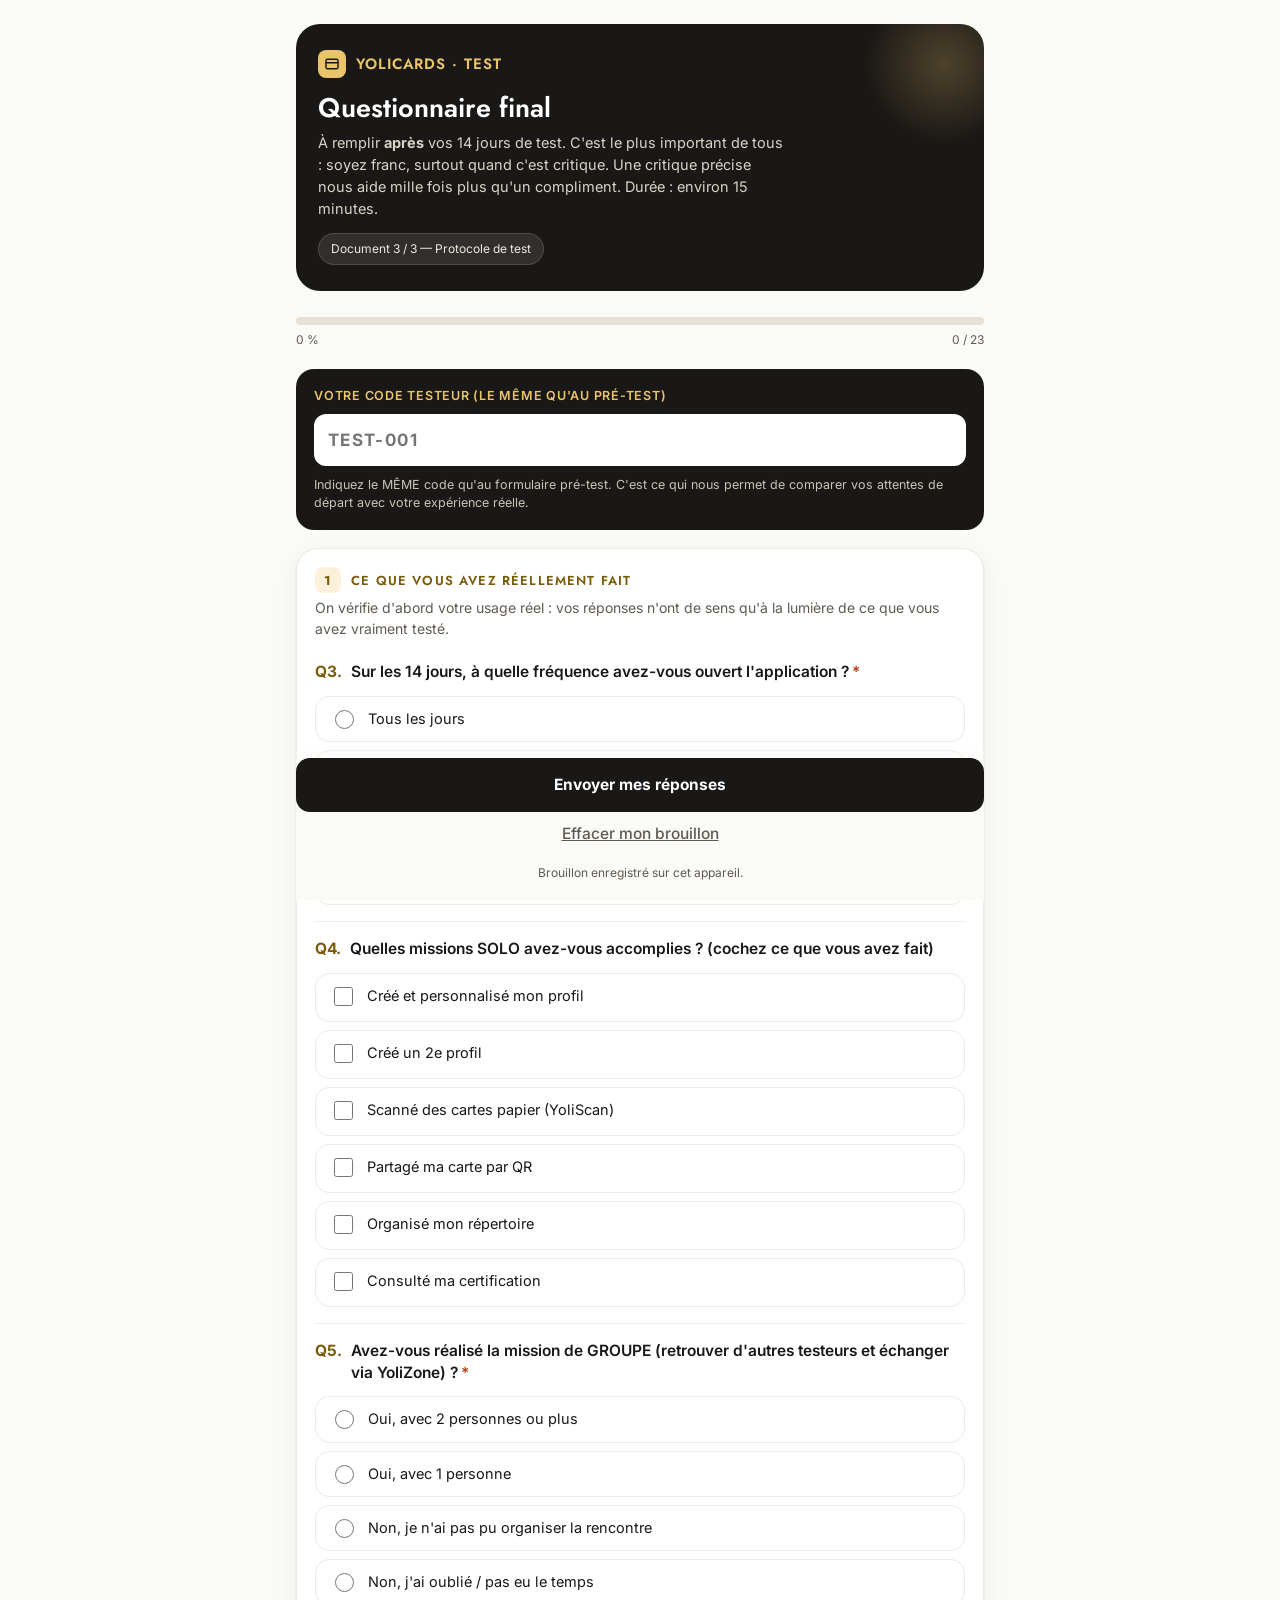
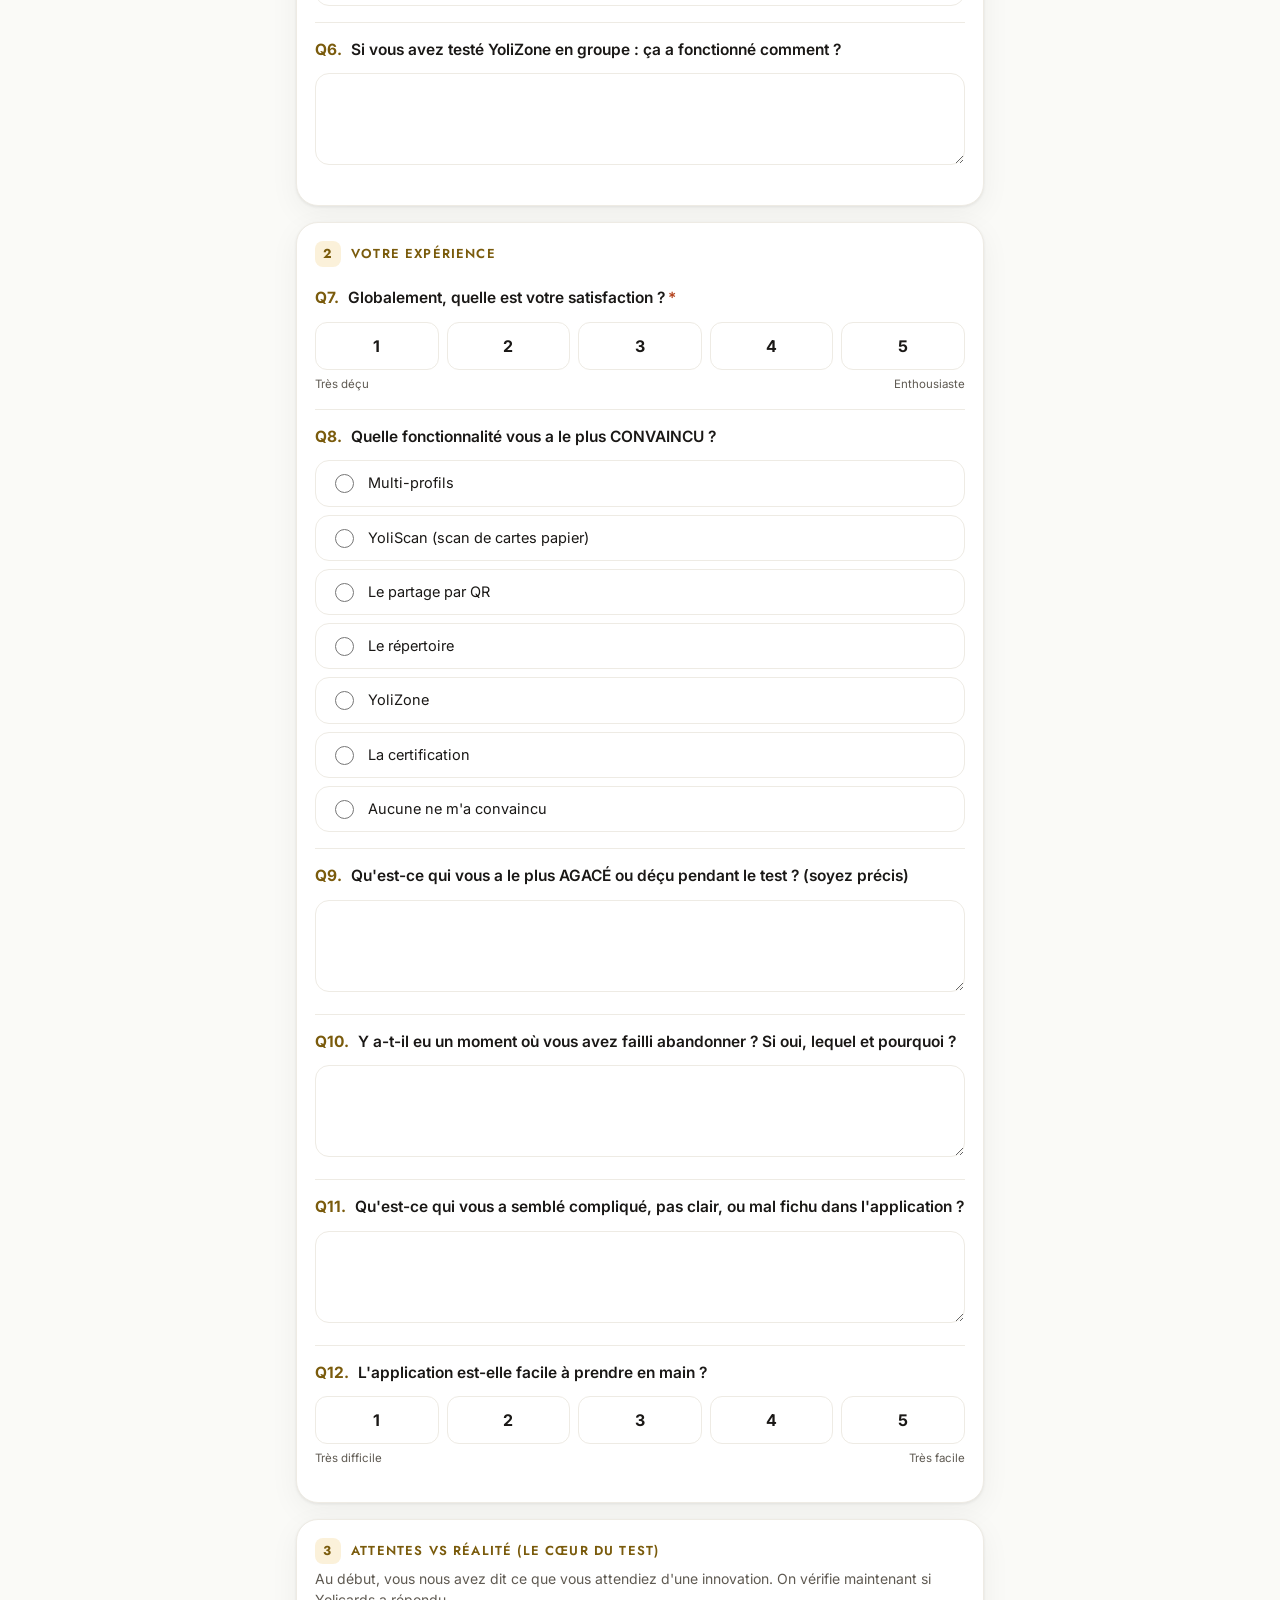
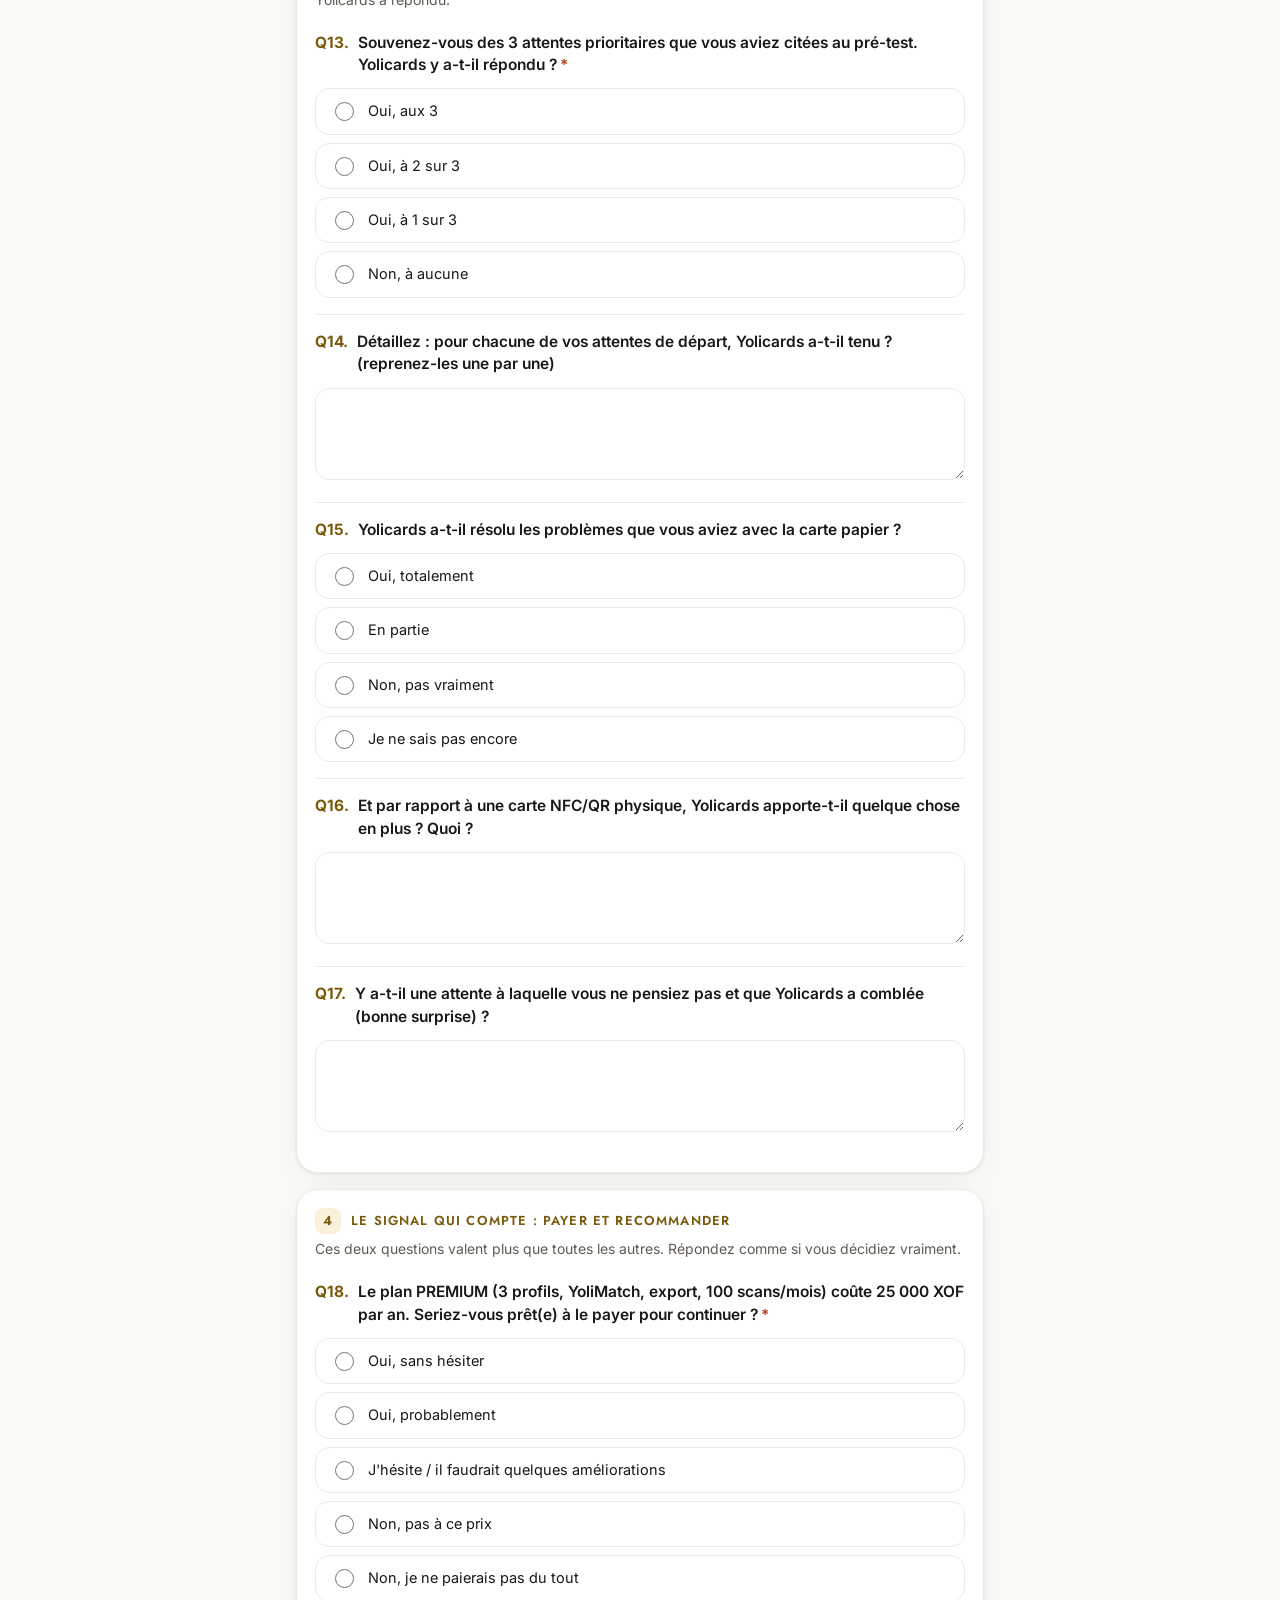
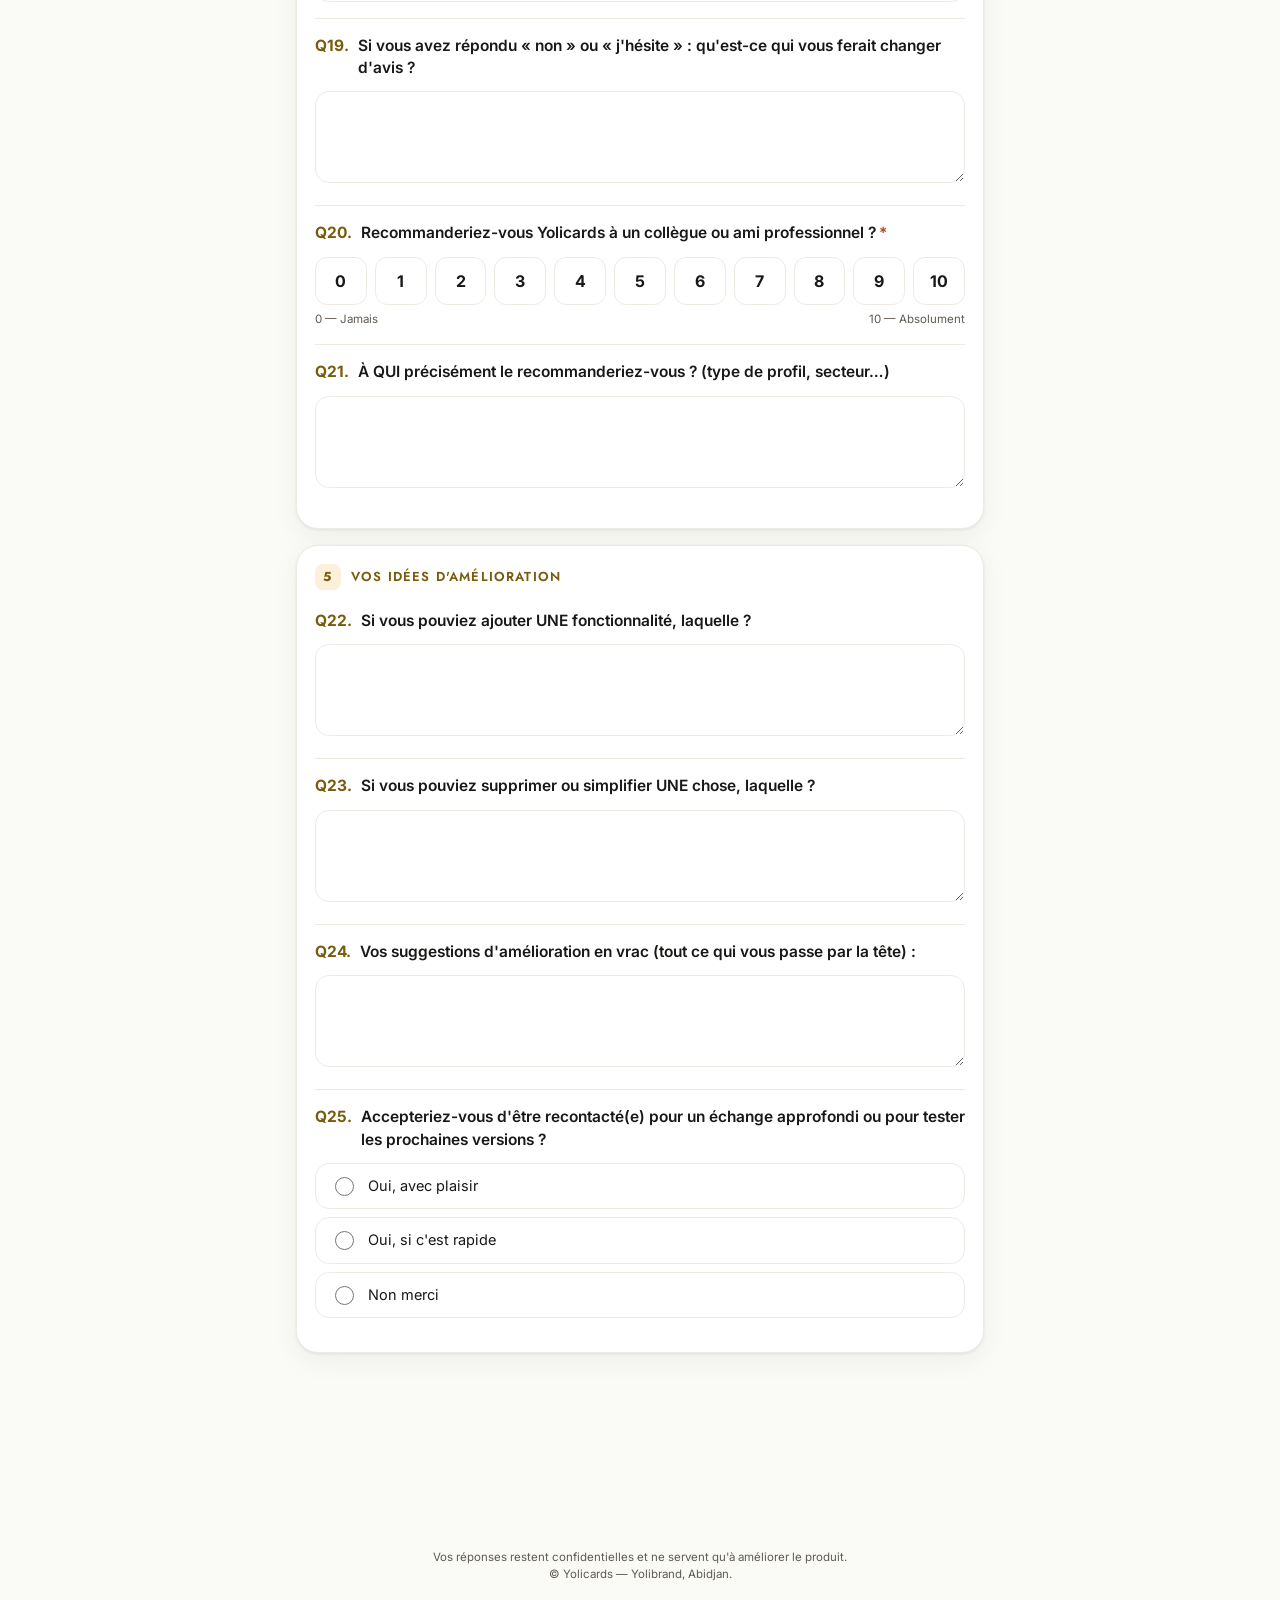
==== post-test.html @ a9107504 "Add files via upload" ====
<!doctype html>
<html lang="fr">
<head>
<meta charset="utf-8">
<meta name="viewport" content="width=device-width, initial-scale=1">
<title>Yolicards — Questionnaire final</title>
<meta name="description" content="Questionnaire post-test du protocole de test Yolicards : à remplir après 14 jours.">
<link rel="preconnect" href="https://fonts.googleapis.com">
<link rel="preconnect" href="https://fonts.gstatic.com" crossorigin>
<link href="https://fonts.googleapis.com/css2?family=Inter:wght@400;500;600;700&family=Jost:wght@500;600&display=swap" rel="stylesheet">
<link rel="stylesheet" href="styles.css">
</head>
<body>
<div class="wrap">
  <header class="masthead">
    <div class="brand"><span class="dot"><svg width="16" height="16" viewBox="0 0 24 24" fill="none" stroke="#1A1816" stroke-width="2.2" stroke-linecap="round" stroke-linejoin="round"><rect x="3" y="5" width="18" height="14" rx="2"></rect><path d="M3 10h18"></path></svg></span>Yolicards · Test</div>
    <h1>Questionnaire final</h1>
    <p>À remplir <strong>après</strong> vos 14 jours de test. C'est le plus important de tous : soyez franc, surtout quand c'est critique. Une critique précise nous aide mille fois plus qu'un compliment. Durée : environ 15 minutes.</p>
    <span class="pill">Document 3 / 3 — Protocole de test</span>
  </header>

  <div id="app"></div>

  <p class="footnote">Vos réponses restent confidentielles et ne servent qu'à améliorer le produit.<br>© Yolicards — Yolibrand, Abidjan.</p>
</div>

<script src="config.js"></script>
<script src="form-engine.js"></script>
<script>
const PRIX = (window.YOLI_CONFIG && window.YOLI_CONFIG.PREMIUM_PRIX) || "25 000 XOF";
const POSTTEST = {
  id: "posttest",
  version: "1.0",
  title: "Questionnaire final",
  codeLabel: "Votre code testeur (le même qu'au pré-test)",
  codeHint: "Indiquez le MÊME code qu'au formulaire pré-test. C'est ce qui nous permet de comparer vos attentes de départ avec votre expérience réelle.",
  sections: [
    { title: "Ce que vous avez réellement fait",
      lead:"On vérifie d'abord votre usage réel : vos réponses n'ont de sens qu'à la lumière de ce que vous avez vraiment testé.", questions: [
      { n:3, type:"single", required:true, label:"Sur les 14 jours, à quelle fréquence avez-vous ouvert l'application ?",
        options:["Tous les jours","Plusieurs fois par semaine","Quelques fois en tout","Une ou deux fois seulement"] },
      { n:4, type:"multi", label:"Quelles missions SOLO avez-vous accomplies ? (cochez ce que vous avez fait)",
        options:["Créé et personnalisé mon profil","Créé un 2e profil","Scanné des cartes papier (YoliScan)","Partagé ma carte par QR","Organisé mon répertoire","Consulté ma certification"] },
      { n:5, type:"single", required:true, label:"Avez-vous réalisé la mission de GROUPE (retrouver d'autres testeurs et échanger via YoliZone) ?",
        options:["Oui, avec 2 personnes ou plus","Oui, avec 1 personne","Non, je n'ai pas pu organiser la rencontre","Non, j'ai oublié / pas eu le temps"] },
      { n:6, type:"long", label:"Si vous avez testé YoliZone en groupe : ça a fonctionné comment ?" },
    ]},
    { title: "Votre expérience", questions: [
      { n:7, type:"scale", min:1, max:5, required:true, label:"Globalement, quelle est votre satisfaction ?", endLow:"Très déçu", endHigh:"Enthousiaste" },
      { n:8, type:"single", label:"Quelle fonctionnalité vous a le plus CONVAINCU ?",
        options:["Multi-profils","YoliScan (scan de cartes papier)","Le partage par QR","Le répertoire","YoliZone","La certification","Aucune ne m'a convaincu"] },
      { n:9, type:"long", label:"Qu'est-ce qui vous a le plus AGACÉ ou déçu pendant le test ? (soyez précis)" },
      { n:10, type:"long", label:"Y a-t-il eu un moment où vous avez failli abandonner ? Si oui, lequel et pourquoi ?" },
      { n:11, type:"long", label:"Qu'est-ce qui vous a semblé compliqué, pas clair, ou mal fichu dans l'application ?" },
      { n:12, type:"scale", min:1, max:5, label:"L'application est-elle facile à prendre en main ?", endLow:"Très difficile", endHigh:"Très facile" },
    ]},
    { title: "Attentes vs réalité (le cœur du test)",
      lead:"Au début, vous nous avez dit ce que vous attendiez d'une innovation. On vérifie maintenant si Yolicards a répondu.", questions: [
      { n:13, type:"single", required:true, label:"Souvenez-vous des 3 attentes prioritaires que vous aviez citées au pré-test. Yolicards y a-t-il répondu ?",
        options:["Oui, aux 3","Oui, à 2 sur 3","Oui, à 1 sur 3","Non, à aucune"] },
      { n:14, type:"long", label:"Détaillez : pour chacune de vos attentes de départ, Yolicards a-t-il tenu ? (reprenez-les une par une)" },
      { n:15, type:"single", label:"Yolicards a-t-il résolu les problèmes que vous aviez avec la carte papier ?",
        options:["Oui, totalement","En partie","Non, pas vraiment","Je ne sais pas encore"] },
      { n:16, type:"long", label:"Et par rapport à une carte NFC/QR physique, Yolicards apporte-t-il quelque chose en plus ? Quoi ?" },
      { n:17, type:"long", label:"Y a-t-il une attente à laquelle vous ne pensiez pas et que Yolicards a comblée (bonne surprise) ?" },
    ]},
    { title: "Le signal qui compte : payer et recommander",
      lead:"Ces deux questions valent plus que toutes les autres. Répondez comme si vous décidiez vraiment.", questions: [
      { n:18, type:"single", required:true, label:"Le plan PREMIUM (3 profils, YoliMatch, export, 100 scans/mois) coûte " + PRIX + " par an. Seriez-vous prêt(e) à le payer pour continuer ?",
        options:["Oui, sans hésiter","Oui, probablement","J'hésite / il faudrait quelques améliorations","Non, pas à ce prix","Non, je ne paierais pas du tout"] },
      { n:19, type:"long", label:"Si vous avez répondu « non » ou « j'hésite » : qu'est-ce qui vous ferait changer d'avis ?" },
      { n:20, type:"scale", min:0, max:10, required:true, label:"Recommanderiez-vous Yolicards à un collègue ou ami professionnel ?", endLow:"0 — Jamais", endHigh:"10 — Absolument" },
      { n:21, type:"long", label:"À QUI précisément le recommanderiez-vous ? (type de profil, secteur…)" },
    ]},
    { title: "Vos idées d'amélioration", questions: [
      { n:22, type:"long", label:"Si vous pouviez ajouter UNE fonctionnalité, laquelle ?" },
      { n:23, type:"long", label:"Si vous pouviez supprimer ou simplifier UNE chose, laquelle ?" },
      { n:24, type:"long", label:"Vos suggestions d'amélioration en vrac (tout ce qui vous passe par la tête) :" },
      { n:25, type:"single", label:"Accepteriez-vous d'être recontacté(e) pour un échange approfondi ou pour tester les prochaines versions ?",
        options:["Oui, avec plaisir","Oui, si c'est rapide","Non merci"] },
    ]},
  ],
  doneTitle: "Merci infiniment !",
  doneText: "Votre test et votre franchise façonnent directement le produit que des milliers de professionnels utiliseront bientôt."
};
renderForm(POSTTEST, document.getElementById("app"));
</script>
</body>
</html>
---- styles.css ----
:root{
  --ink:#1A1816; --ink-soft:#2B2824; --gold:#E9C46A; --gold-deep:#7A5B0C; --gold-wash:#FBF1DA;
  --cream:#FAFAF7; --card:#FFFFFF; --line:#EEEBE4; --muted:#5F5A52; --green:#1B6B43;
  --radius:18px; --shadow:0 1px 3px rgba(26,24,22,.08), 0 8px 30px rgba(26,24,22,.05);
}
*{box-sizing:border-box}
html,body{margin:0}
body{
  background:var(--cream); color:var(--ink);
  font-family:Inter,system-ui,-apple-system,sans-serif; font-size:16px; line-height:1.5;
  -webkit-font-smoothing:antialiased;
}
.wrap{max-width:720px; margin:0 auto; padding:16px 16px 72px}
/* header */
.masthead{
  background:var(--ink); color:#fff; border-radius:24px; padding:26px 22px; margin:8px 0 20px;
  position:relative; overflow:hidden;
}
.masthead:after{content:""; position:absolute; right:-40px; top:-40px; width:160px; height:160px;
  background:radial-gradient(circle,rgba(233,196,106,.25),transparent 70%)}
.brand{display:flex; align-items:center; gap:10px; font-family:Jost,Inter,sans-serif; font-weight:600;
  letter-spacing:.06em; font-size:15px; color:var(--gold); text-transform:uppercase}
.brand .dot{width:28px;height:28px;border-radius:8px;background:var(--gold);display:flex;align-items:center;justify-content:center}
.masthead h1{font-family:Jost,Inter,sans-serif; font-weight:600; font-size:27px; line-height:1.2; margin:14px 0 8px}
.masthead p{margin:0; color:#D9D4C8; font-size:14.5px; max-width:52ch}
.pill{display:inline-block; margin-top:14px; background:rgba(255,255,255,.1); border:1px solid rgba(255,255,255,.14);
  padding:6px 12px; border-radius:999px; font-size:12px; color:#EDE8DD}
/* progress */
.progress{position:sticky; top:0; z-index:5; background:var(--cream); padding:10px 0 6px; margin:-4px 0 14px}
.bar{height:8px; background:#E6E1D6; border-radius:999px; overflow:hidden}
.bar > i{display:block; height:100%; width:0; background:var(--gold); border-radius:999px; transition:width .25s ease}
.bar-label{display:flex; justify-content:space-between; font-size:12px; color:var(--muted); margin-top:6px}
/* code box */
.codebox{background:var(--ink); color:#fff; border-radius:var(--radius); padding:18px; margin-bottom:18px}
.codebox label{display:block; font-size:12.5px; letter-spacing:.06em; text-transform:uppercase; color:var(--gold); font-weight:600; margin-bottom:8px}
.codebox input{width:100%; height:52px; border:0; border-radius:12px; padding:0 14px; font-size:17px; font-weight:700;
  letter-spacing:.08em; text-transform:uppercase; font-family:Inter,sans-serif; color:var(--ink)}
.codebox .hint{margin:10px 0 0; font-size:12.5px; color:#C9C3B6; line-height:1.45}
/* section */
.section{background:var(--card); border:1px solid var(--line); border-radius:22px; padding:18px; margin-bottom:16px; box-shadow:var(--shadow)}
.section > h2{display:flex; align-items:center; gap:10px; font-family:Jost,Inter,sans-serif; font-size:13px;
  font-weight:600; letter-spacing:.09em; text-transform:uppercase; color:var(--gold-deep); margin:0 0 4px}
.section > h2 .idx{background:var(--gold-wash); color:var(--gold-deep); border-radius:8px; min-width:26px; height:26px;
  display:flex; align-items:center; justify-content:center; font-size:13px; font-weight:700}
.section > .lead{font-size:14px; color:var(--muted); margin:0 0 6px; line-height:1.5}
.callout{background:var(--gold-wash); border-left:4px solid var(--gold); border-radius:12px; padding:12px 14px;
  font-size:13px; color:var(--gold-deep); line-height:1.5; margin:4px 0 2px}
/* question */
.q{padding:16px 0; border-top:1px solid var(--line)}
.q:first-of-type{border-top:0}
.q .qh{display:flex; gap:9px; font-weight:600; font-size:15.5px; line-height:1.45}
.q .qn{color:var(--gold-deep); font-weight:700; flex-shrink:0}
.q .req{color:#B4441F; margin-left:3px}
.q .meta{font-size:12px; color:var(--muted); margin:4px 0 0 24px}
.opts{display:flex; flex-direction:column; gap:8px; margin:12px 0 0}
.opt{display:flex; align-items:flex-start; gap:11px; border:1.5px solid var(--line); border-radius:14px; padding:12px 14px;
  cursor:pointer; transition:border-color .12s, background .12s; font-size:14.5px; line-height:1.4}
.opt:hover{border-color:#D9D2C4}
.opt input{margin-top:1px; width:19px; height:19px; accent-color:var(--ink); flex-shrink:0}
.opt.sel{border-color:var(--ink); background:#FBFAF7}
.opt .other-in{margin-top:8px; width:100%; border:1px solid var(--line); border-radius:10px; padding:9px 11px; font-size:14px; font-family:inherit}
textarea,input.txt{width:100%; border:1.5px solid var(--line); border-radius:14px; padding:12px 14px; font-size:14.5px;
  font-family:inherit; color:var(--ink); resize:vertical; margin-top:12px; background:#fff}
textarea{min-height:92px}
textarea:focus,input:focus,.txt:focus{outline:none; border-color:var(--gold)}
/* scale */
.scale{display:flex; gap:8px; margin-top:12px; flex-wrap:wrap}
.scale button{flex:1; min-width:44px; height:48px; border:1.5px solid var(--line); background:#fff; border-radius:12px;
  font-size:16px; font-weight:700; font-family:inherit; color:var(--ink); cursor:pointer; transition:.12s}
.scale button:hover{border-color:#D9D2C4}
.scale button.sel{background:var(--ink); color:#fff; border-color:var(--ink)}
.scale-ends{display:flex; justify-content:space-between; font-size:11.5px; color:var(--muted); margin-top:6px}
/* actions */
.actions{position:sticky; bottom:0; background:linear-gradient(to top,var(--cream) 72%,transparent); padding:16px 0 6px; margin-top:8px}
.btn{width:100%; height:54px; border:0; border-radius:14px; font-size:15.5px; font-weight:700; font-family:inherit; cursor:pointer}
.btn-primary{background:var(--ink); color:#fff}
.btn-primary:disabled{opacity:.45; cursor:not-allowed}
.btn-ghost{background:transparent; color:var(--muted); height:44px; font-weight:500; text-decoration:underline}
.saved-note{text-align:center; font-size:12px; color:var(--muted); margin-top:8px}
/* done */
.done{background:var(--card); border:1px solid var(--line); border-radius:22px; padding:30px 22px; text-align:center; box-shadow:var(--shadow)}
.done .check{width:64px;height:64px;border-radius:50%;background:var(--gold-wash);display:flex;align-items:center;justify-content:center;margin:0 auto 16px}
.done h2{font-family:Jost,Inter,sans-serif; margin:0 0 8px; font-size:22px}
.done p{color:var(--muted); font-size:14.5px; margin:0 auto 18px; max-width:46ch}
.done .code-echo{display:inline-block; background:var(--ink); color:var(--gold); font-weight:700; letter-spacing:.1em;
  padding:8px 16px; border-radius:10px; margin-bottom:18px}
.err{color:#B4441F; font-size:13px; margin:10px 0 0; display:none}
.err.show{display:block}
.footnote{text-align:center; color:var(--muted); font-size:11.5px; margin-top:22px; line-height:1.5}
@media(max-width:480px){ .masthead h1{font-size:23px} .wrap{padding-bottom:64px} }

/* checklist (suivi) */
.task{display:flex;align-items:flex-start;gap:12px;border:1.5px solid var(--line);border-radius:14px;padding:13px 14px;margin:8px 0;cursor:pointer;transition:.12s}
.task:hover{border-color:#D9D2C4}
.task.done{background:#F6FAF7;border-color:#Bfe0CC}
.task input{margin-top:2px;width:20px;height:20px;accent-color:var(--green);flex-shrink:0}
.task .t-body{flex-grow:1;font-size:14.5px;line-height:1.45}
.task.done .t-body{color:var(--muted);text-decoration:line-through}
.task .t-tag{display:inline-block;font-size:10.5px;font-weight:700;letter-spacing:.05em;text-transform:uppercase;color:var(--gold-deep);background:var(--gold-wash);border-radius:6px;padding:2px 7px;margin-bottom:5px}
.grp-fields{display:grid;grid-template-columns:1fr 1fr;gap:10px;margin-top:10px}
.grp-fields label{font-size:12px;color:var(--muted);display:block;margin-bottom:4px}
.grp-fields input{width:100%;border:1.5px solid var(--line);border-radius:12px;padding:10px 12px;font-family:inherit;font-size:14px}
@media(max-width:480px){.grp-fields{grid-template-columns:1fr}}
.save-row{position:sticky;bottom:0;background:linear-gradient(to top,var(--cream) 72%,transparent);padding:14px 0 6px}
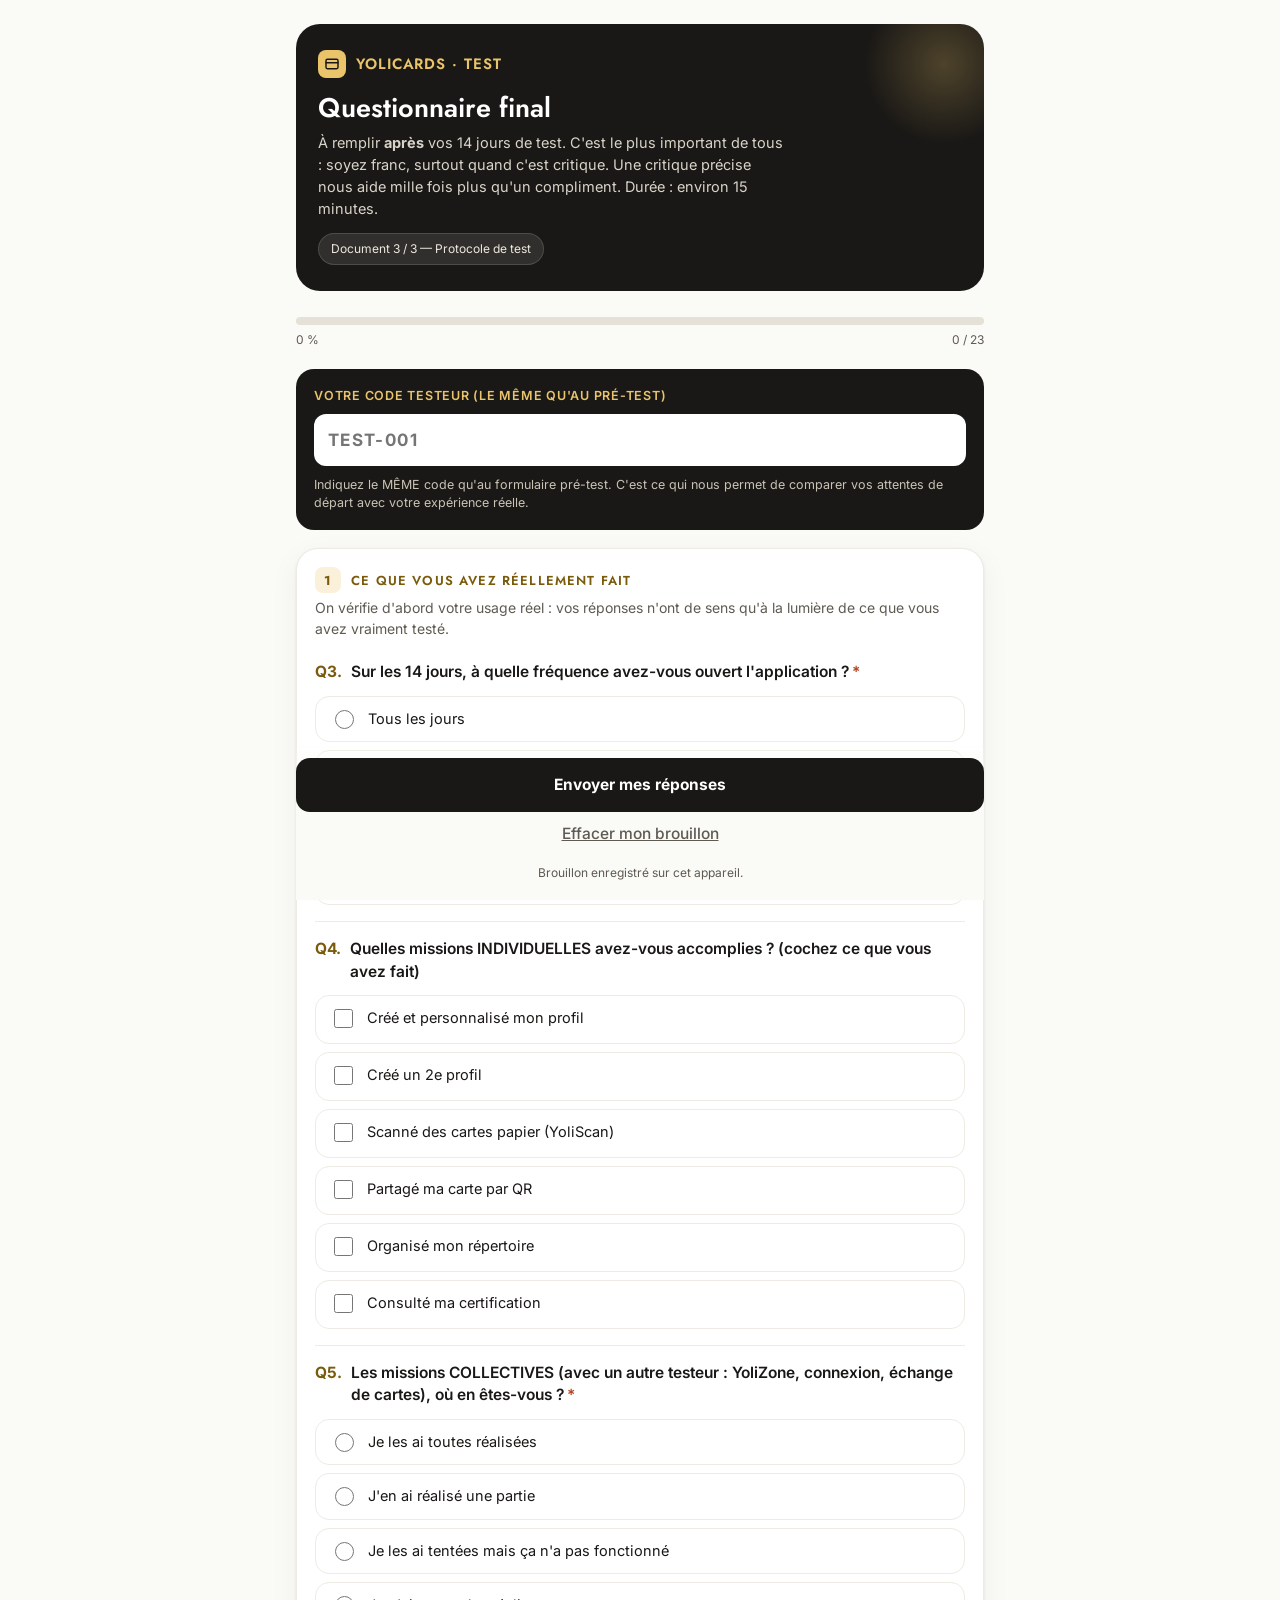
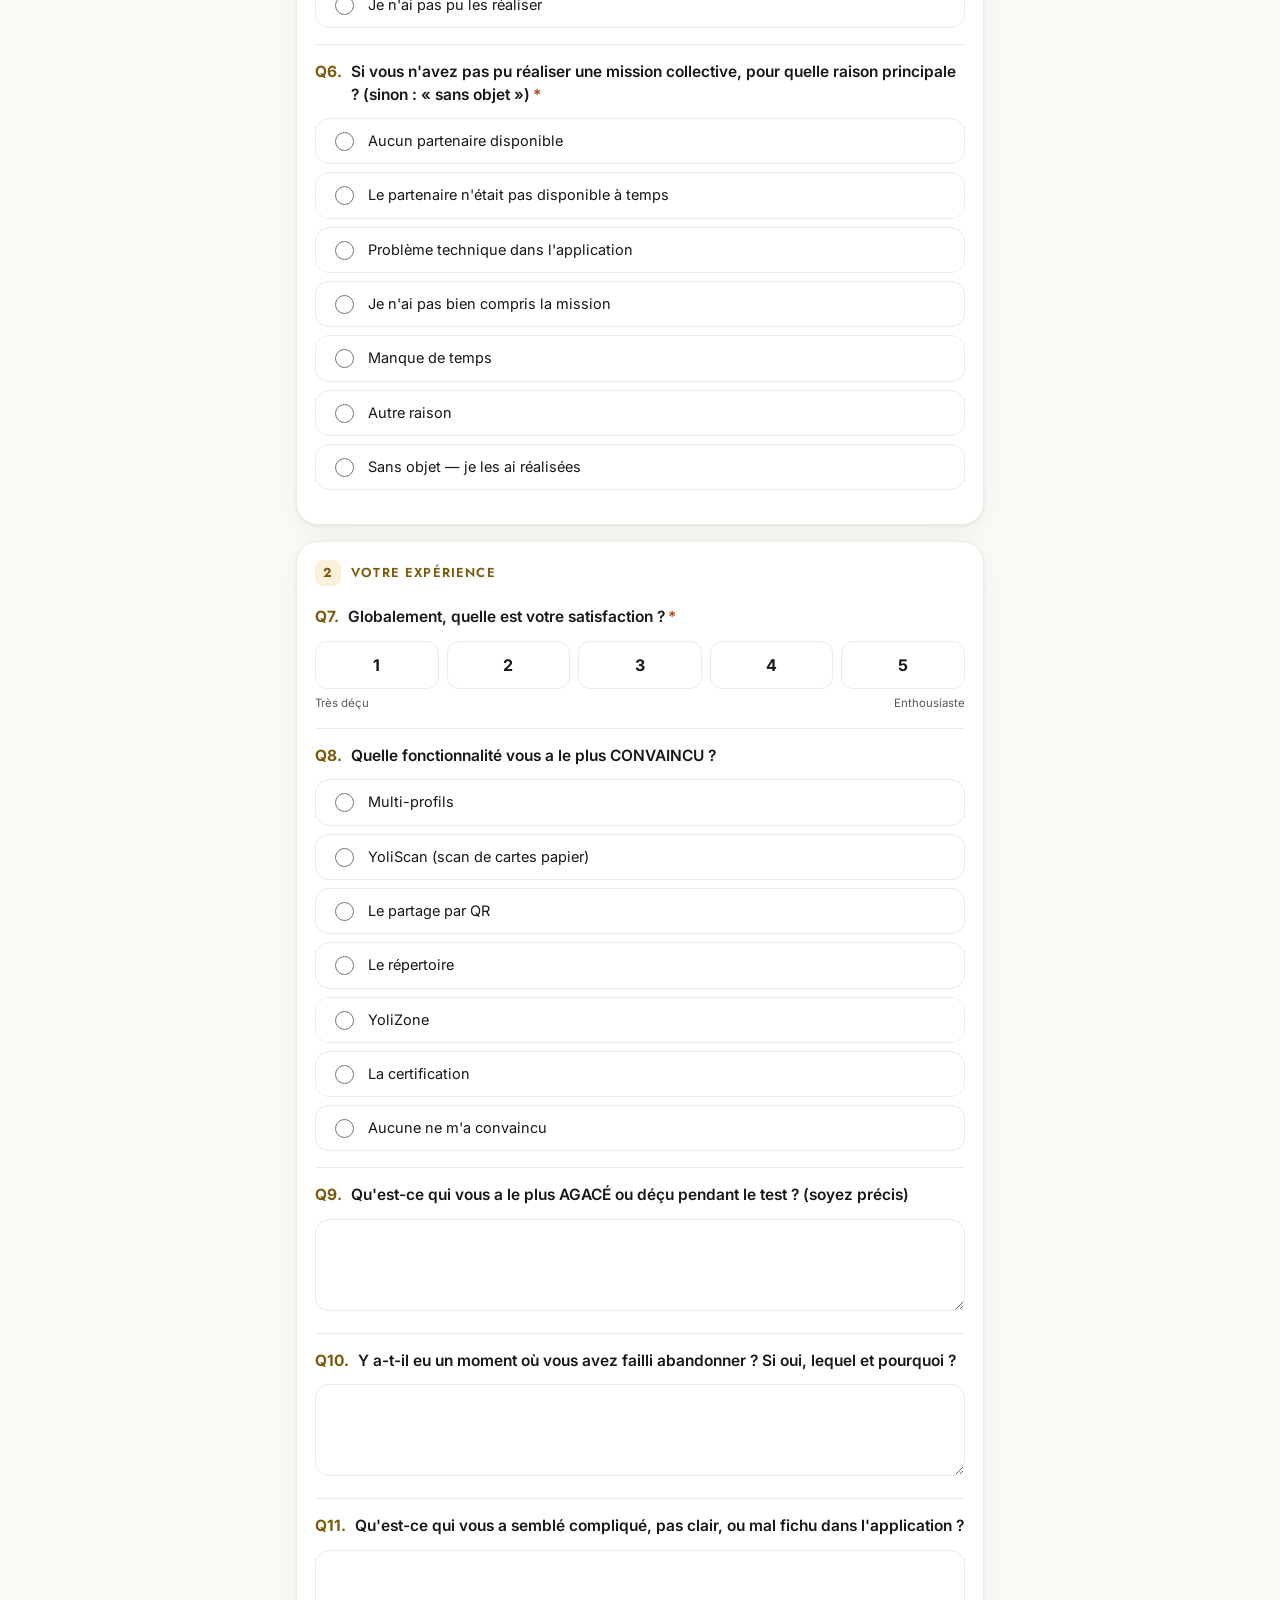
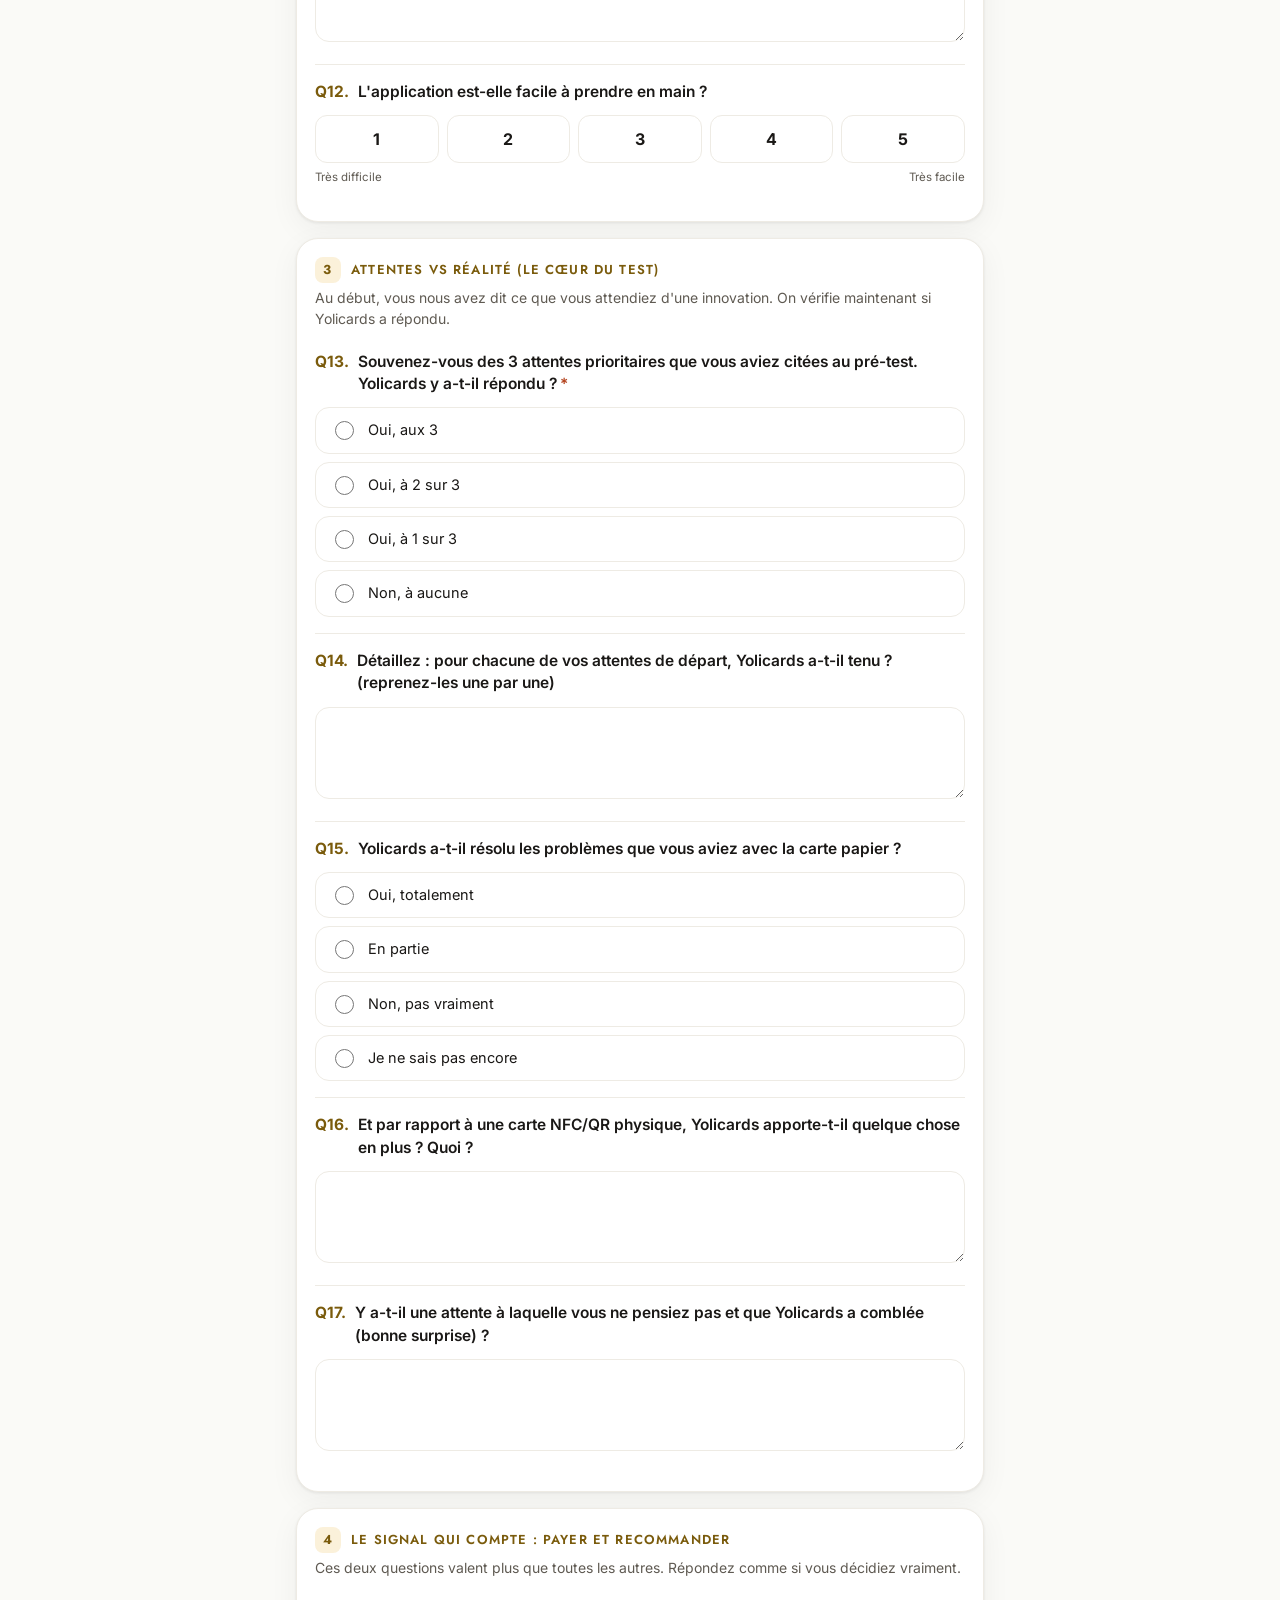
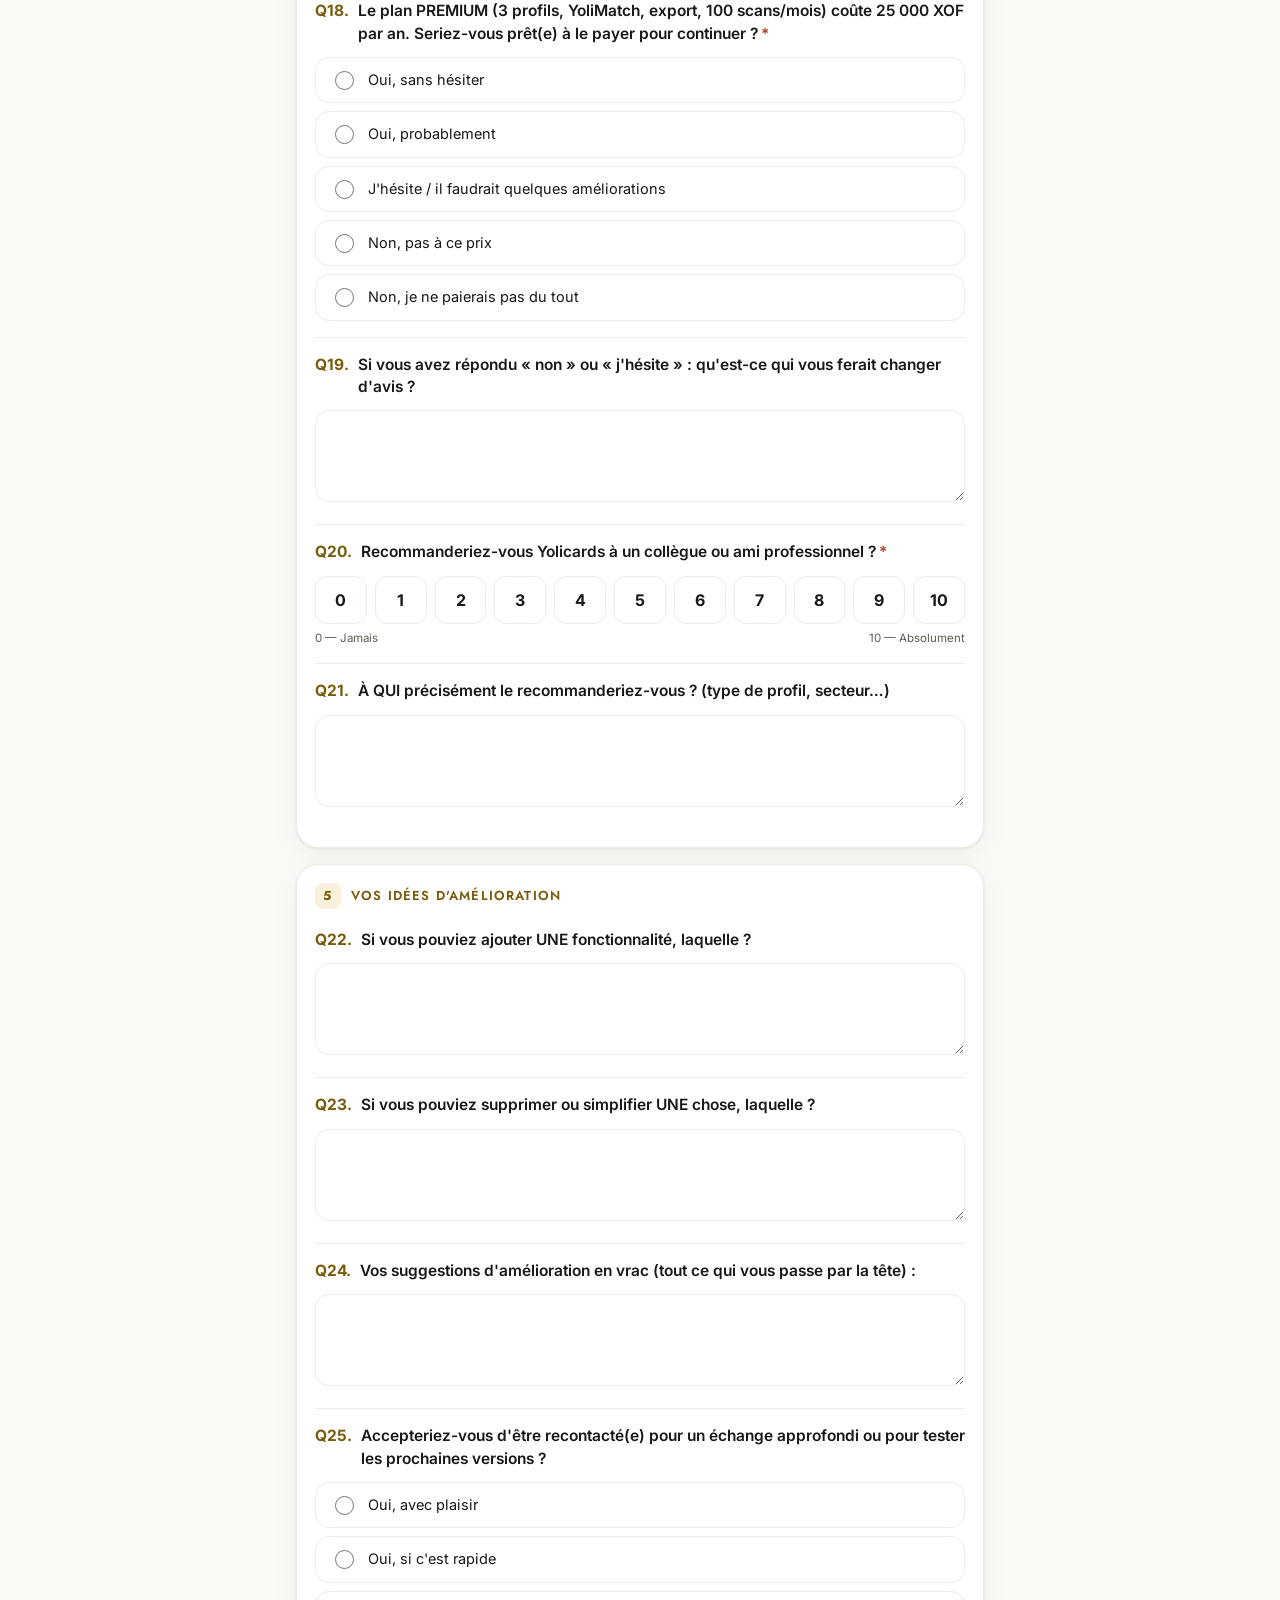
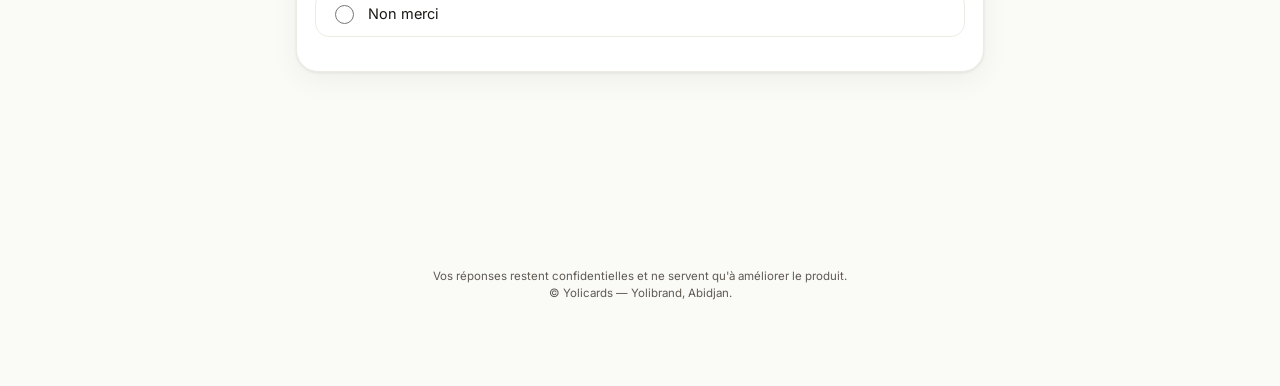
==== commit 5533296d: "Add files via upload" ====
--- a/post-test.html
+++ b/post-test.html
@@ -32,6 +32,7 @@
   id: "posttest",
   version: "1.0",
   title: "Questionnaire final",
+  requirePretest: true,
   codeLabel: "Votre code testeur (le même qu'au pré-test)",
   codeHint: "Indiquez le MÊME code qu'au formulaire pré-test. C'est ce qui nous permet de comparer vos attentes de départ avec votre expérience réelle.",
   sections: [
@@ -39,11 +40,12 @@
       lead:"On vérifie d'abord votre usage réel : vos réponses n'ont de sens qu'à la lumière de ce que vous avez vraiment testé.", questions: [
       { n:3, type:"single", required:true, label:"Sur les 14 jours, à quelle fréquence avez-vous ouvert l'application ?",
         options:["Tous les jours","Plusieurs fois par semaine","Quelques fois en tout","Une ou deux fois seulement"] },
-      { n:4, type:"multi", label:"Quelles missions SOLO avez-vous accomplies ? (cochez ce que vous avez fait)",
+      { n:4, type:"multi", label:"Quelles missions INDIVIDUELLES avez-vous accomplies ? (cochez ce que vous avez fait)",
         options:["Créé et personnalisé mon profil","Créé un 2e profil","Scanné des cartes papier (YoliScan)","Partagé ma carte par QR","Organisé mon répertoire","Consulté ma certification"] },
-      { n:5, type:"single", required:true, label:"Avez-vous réalisé la mission de GROUPE (retrouver d'autres testeurs et échanger via YoliZone) ?",
-        options:["Oui, avec 2 personnes ou plus","Oui, avec 1 personne","Non, je n'ai pas pu organiser la rencontre","Non, j'ai oublié / pas eu le temps"] },
-      { n:6, type:"long", label:"Si vous avez testé YoliZone en groupe : ça a fonctionné comment ?" },
+      { n:5, type:"single", required:true, label:"Les missions COLLECTIVES (avec un autre testeur : YoliZone, connexion, échange de cartes), où en êtes-vous ?",
+        options:["Je les ai toutes réalisées","J'en ai réalisé une partie","Je les ai tentées mais ça n'a pas fonctionné","Je n'ai pas pu les réaliser"] },
+      { n:6, type:"single", required:true, label:"Si vous n'avez pas pu réaliser une mission collective, pour quelle raison principale ? (sinon : « sans objet »)",
+        options:["Aucun partenaire disponible","Le partenaire n'était pas disponible à temps","Problème technique dans l'application","Je n'ai pas bien compris la mission","Manque de temps","Autre raison","Sans objet — je les ai réalisées"] },
     ]},
     { title: "Votre expérience", questions: [
       { n:7, type:"scale", min:1, max:5, required:true, label:"Globalement, quelle est votre satisfaction ?", endLow:"Très déçu", endHigh:"Enthousiaste" },
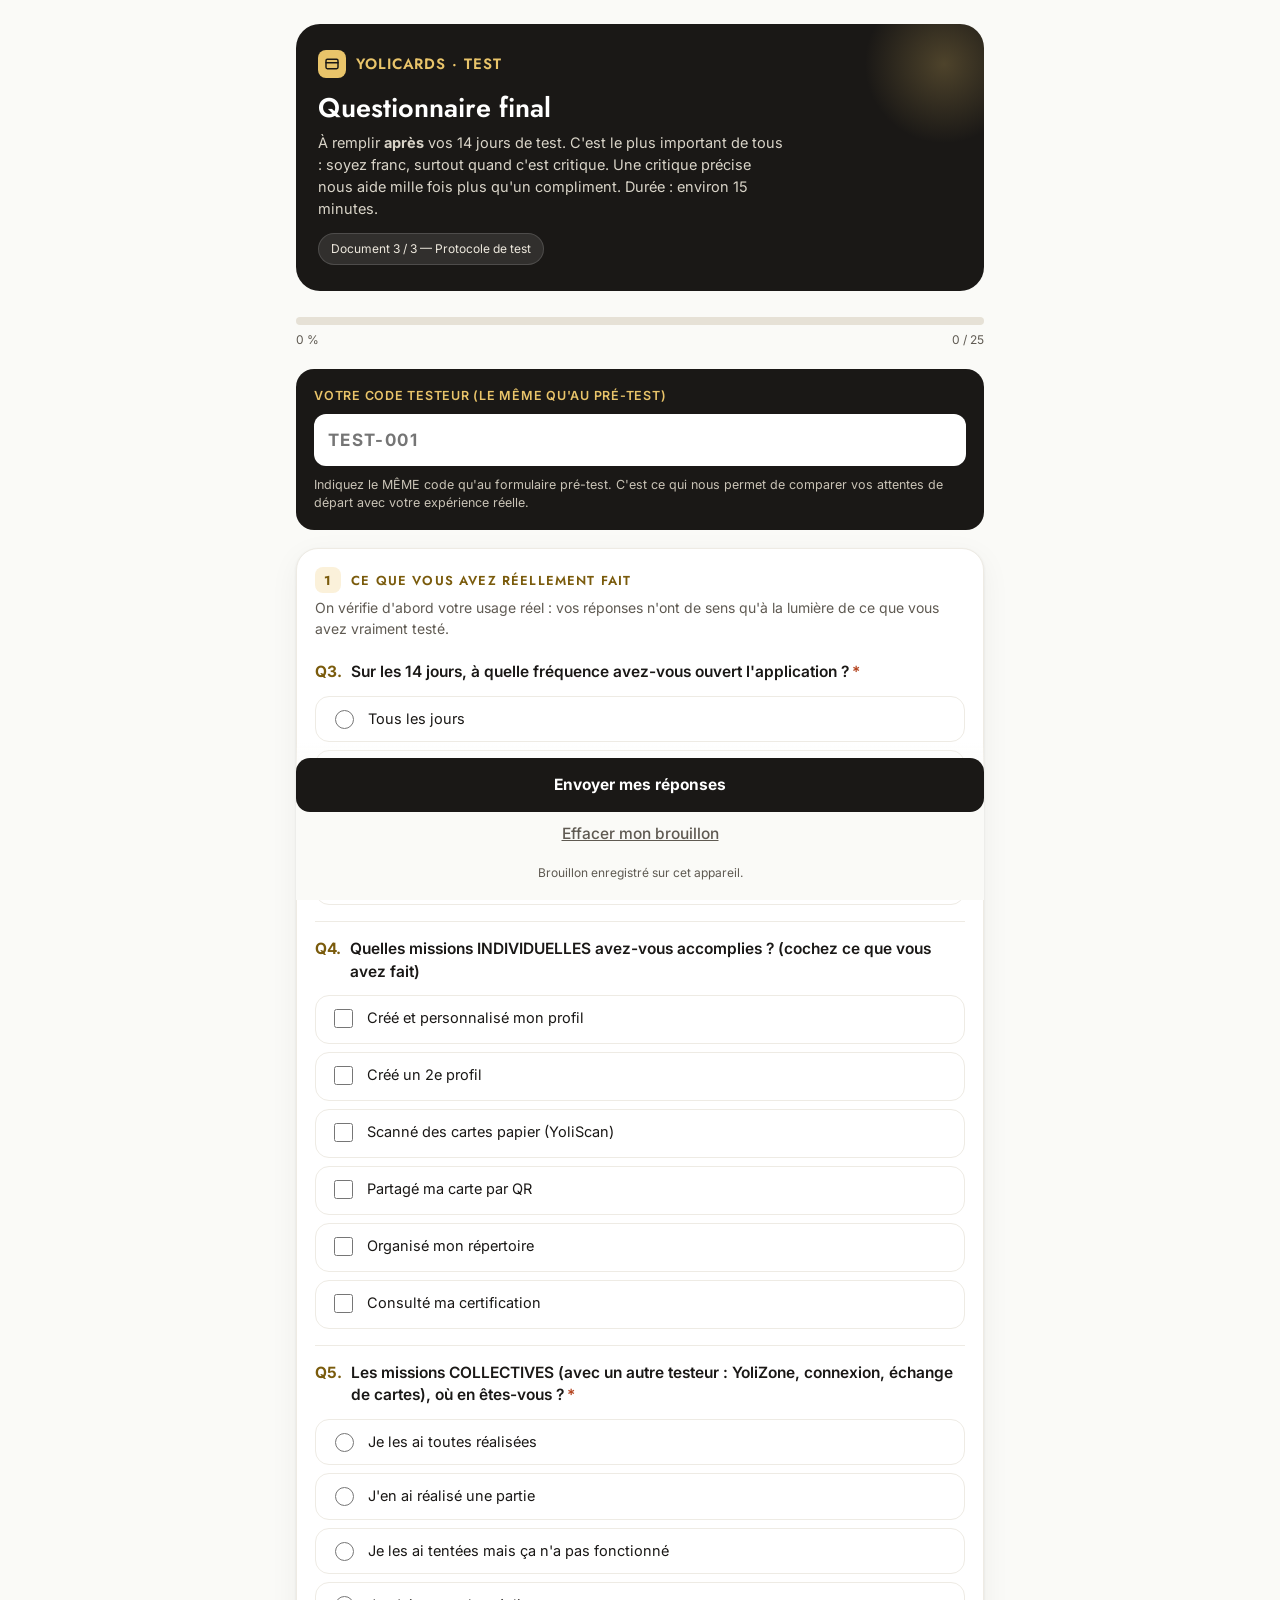
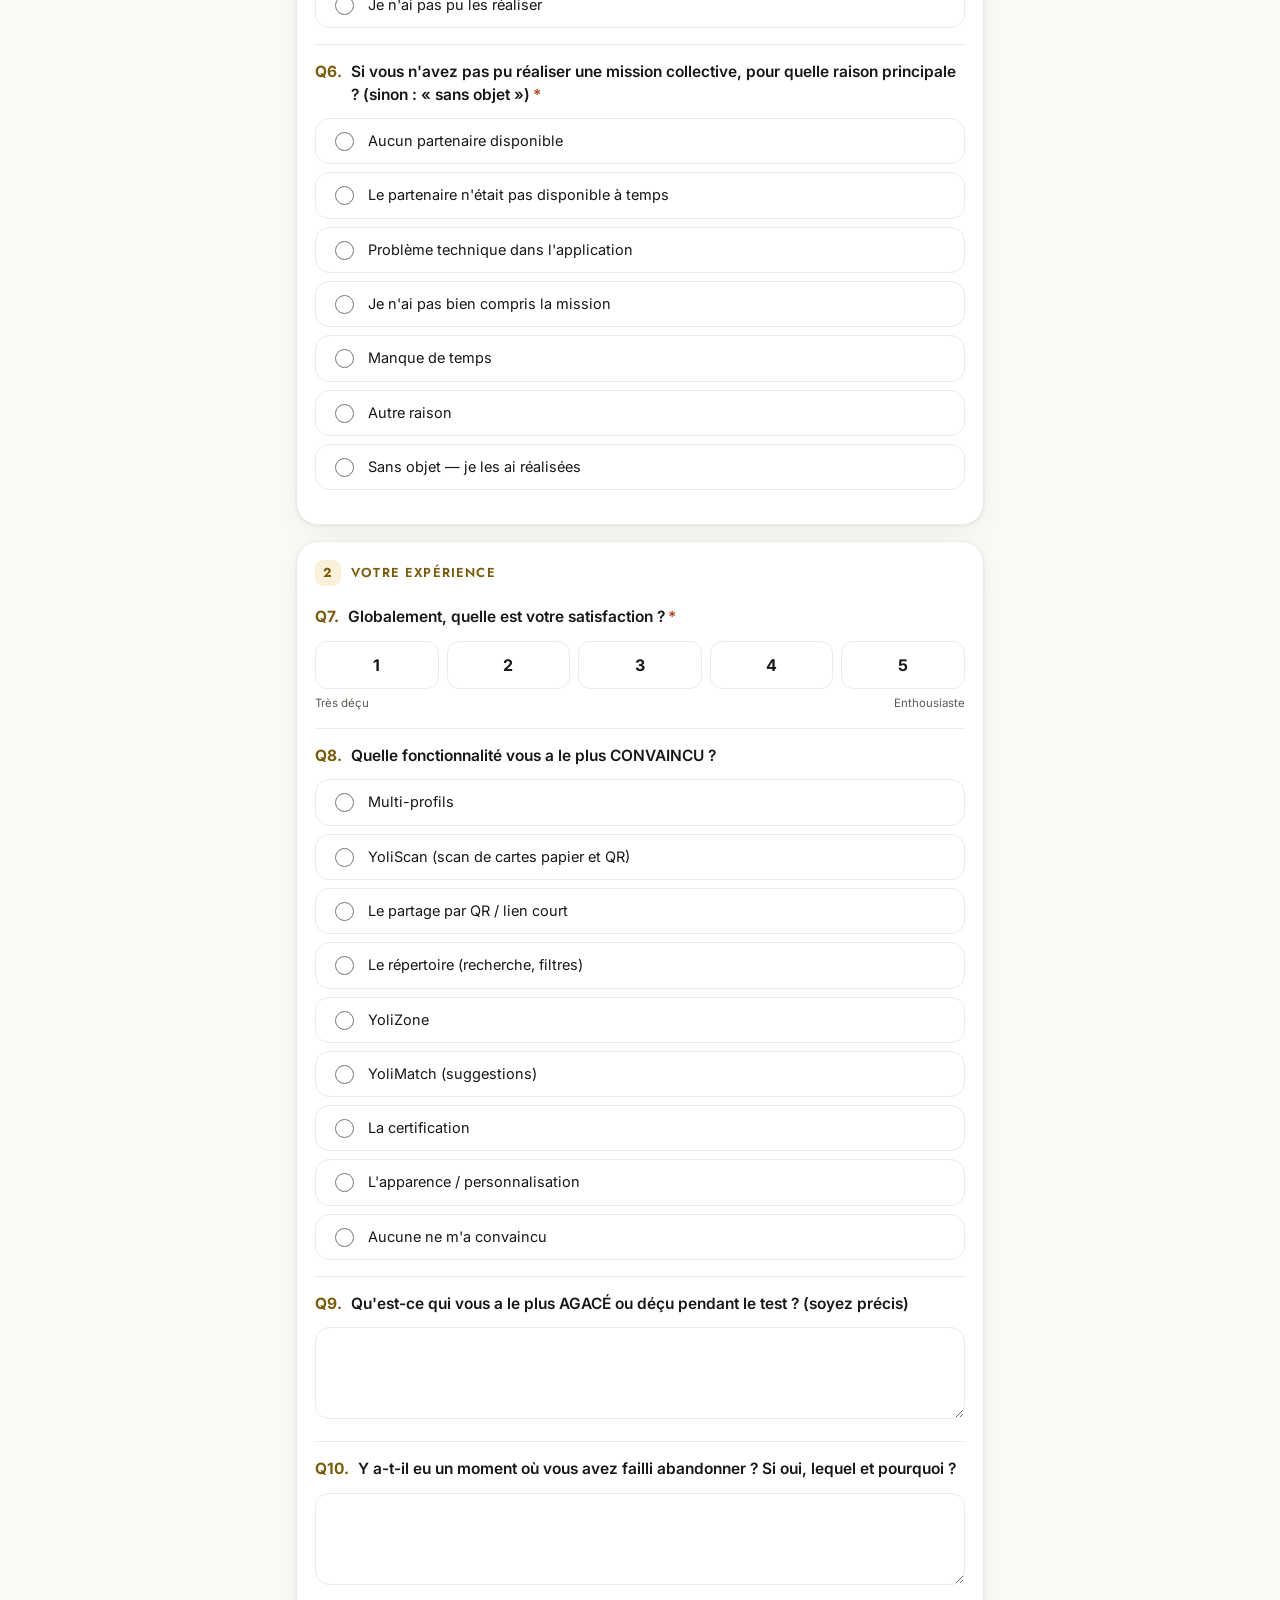
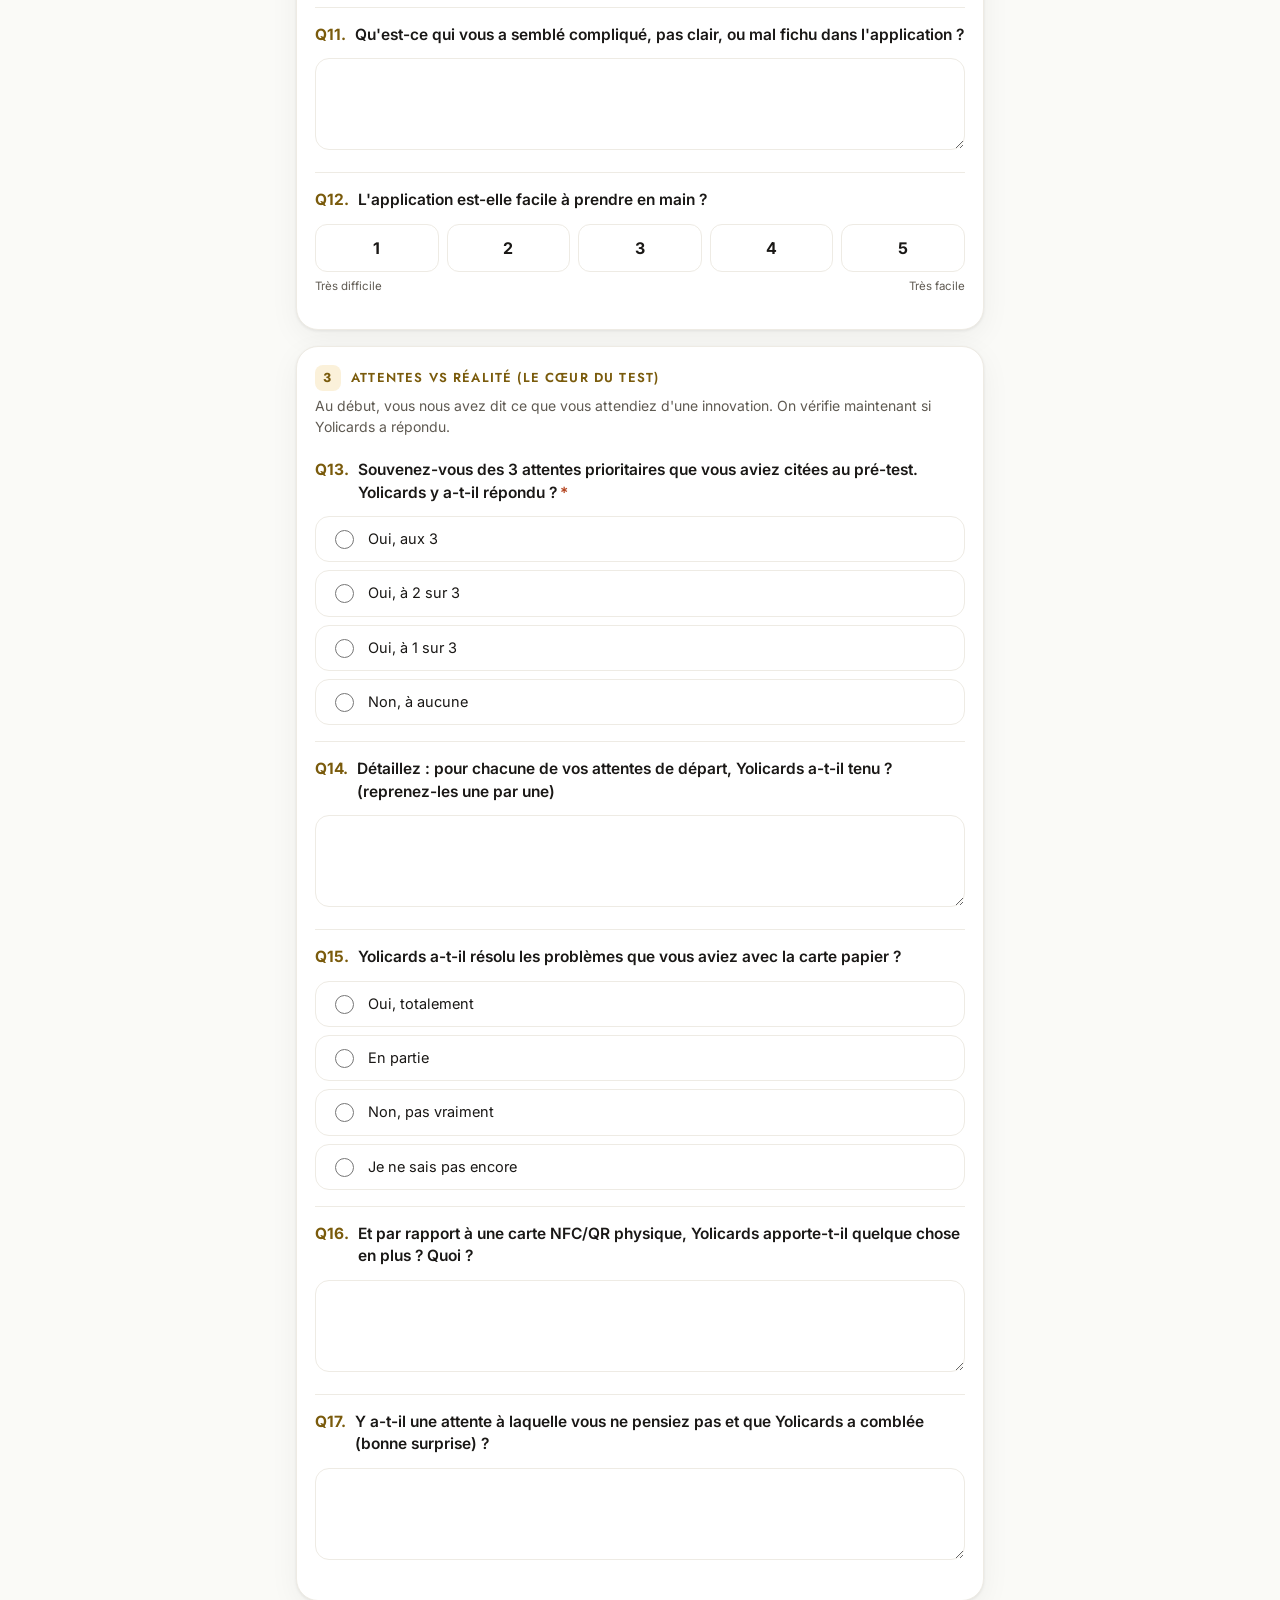
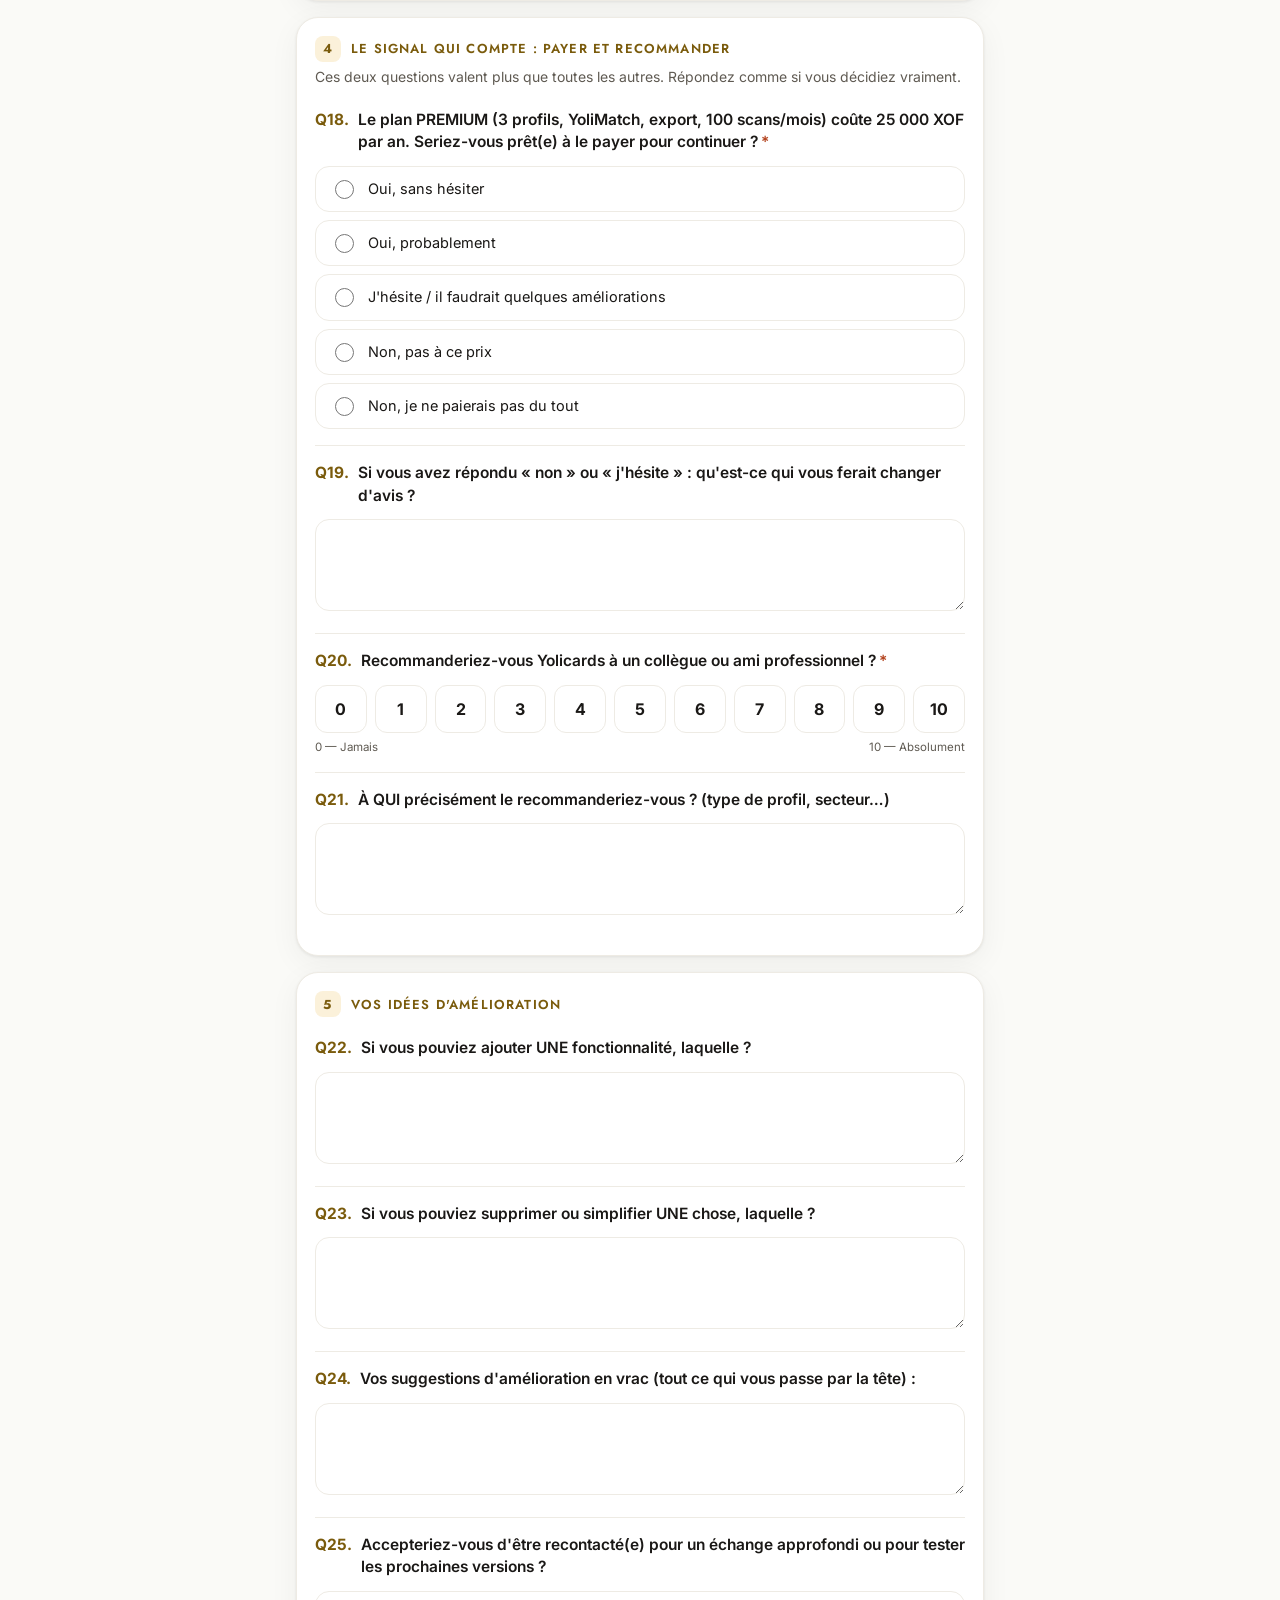
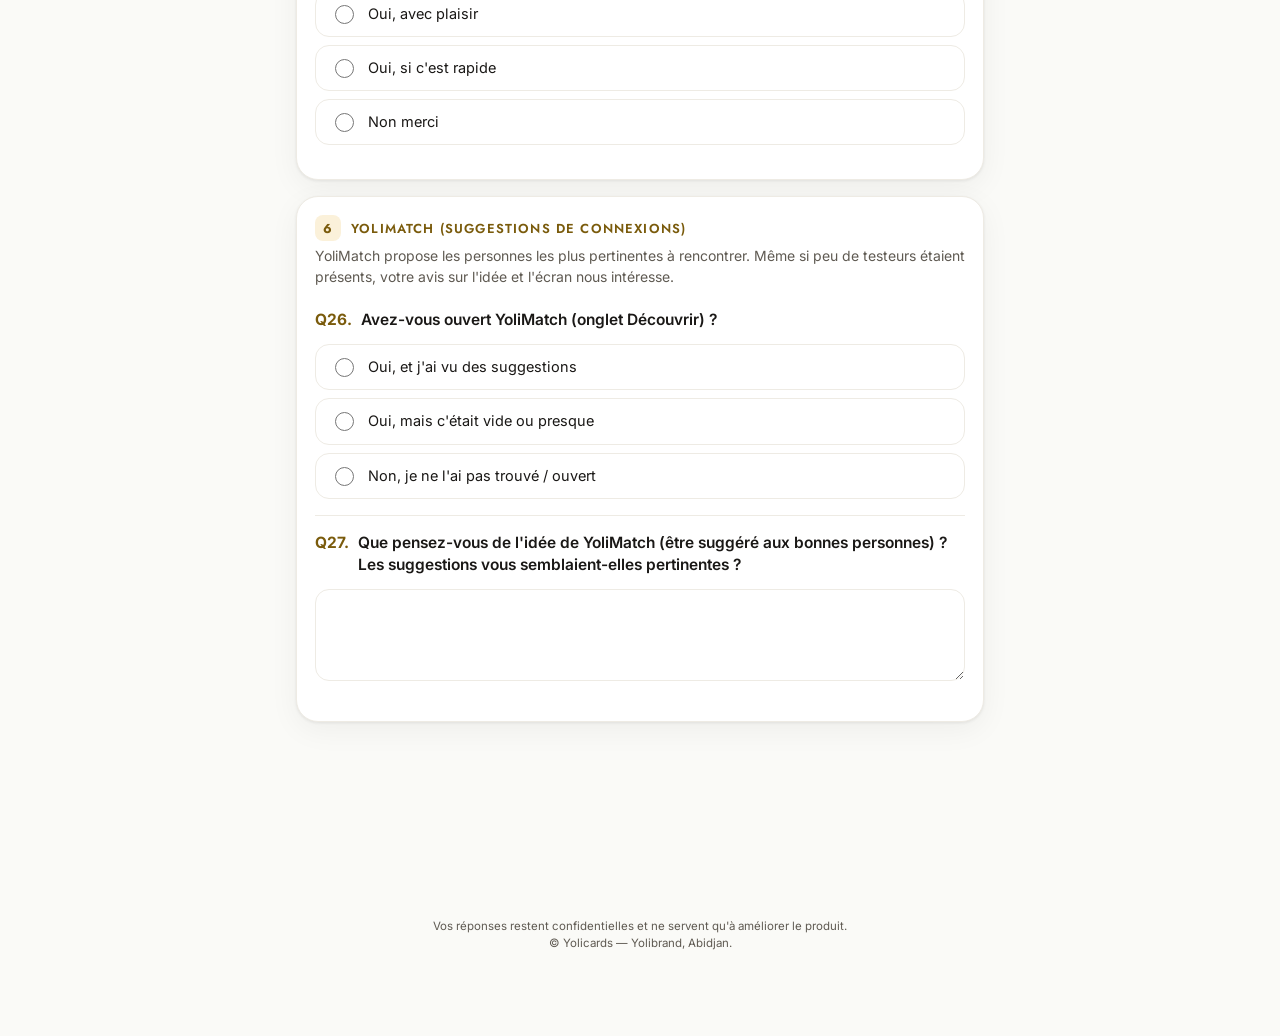
==== commit 805c2b38: "Add files via upload" ====
--- a/post-test.html
+++ b/post-test.html
@@ -50,7 +50,7 @@
     { title: "Votre expérience", questions: [
       { n:7, type:"scale", min:1, max:5, required:true, label:"Globalement, quelle est votre satisfaction ?", endLow:"Très déçu", endHigh:"Enthousiaste" },
       { n:8, type:"single", label:"Quelle fonctionnalité vous a le plus CONVAINCU ?",
-        options:["Multi-profils","YoliScan (scan de cartes papier)","Le partage par QR","Le répertoire","YoliZone","La certification","Aucune ne m'a convaincu"] },
+        options:["Multi-profils","YoliScan (scan de cartes papier et QR)","Le partage par QR / lien court","Le répertoire (recherche, filtres)","YoliZone","YoliMatch (suggestions)","La certification","L'apparence / personnalisation","Aucune ne m'a convaincu"] },
       { n:9, type:"long", label:"Qu'est-ce qui vous a le plus AGACÉ ou déçu pendant le test ? (soyez précis)" },
       { n:10, type:"long", label:"Y a-t-il eu un moment où vous avez failli abandonner ? Si oui, lequel et pourquoi ?" },
       { n:11, type:"long", label:"Qu'est-ce qui vous a semblé compliqué, pas clair, ou mal fichu dans l'application ?" },
@@ -81,6 +81,12 @@
       { n:25, type:"single", label:"Accepteriez-vous d'être recontacté(e) pour un échange approfondi ou pour tester les prochaines versions ?",
         options:["Oui, avec plaisir","Oui, si c'est rapide","Non merci"] },
     ]},
+    { title: "YoliMatch (suggestions de connexions)",
+      lead:"YoliMatch propose les personnes les plus pertinentes à rencontrer. Même si peu de testeurs étaient présents, votre avis sur l'idée et l'écran nous intéresse.", questions: [
+      { n:26, type:"single", label:"Avez-vous ouvert YoliMatch (onglet Découvrir) ?",
+        options:["Oui, et j'ai vu des suggestions","Oui, mais c'était vide ou presque","Non, je ne l'ai pas trouvé / ouvert"] },
+      { n:27, type:"long", label:"Que pensez-vous de l'idée de YoliMatch (être suggéré aux bonnes personnes) ? Les suggestions vous semblaient-elles pertinentes ?" },
+    ]},
   ],
   doneTitle: "Merci infiniment !",
   doneText: "Votre test et votre franchise façonnent directement le produit que des milliers de professionnels utiliseront bientôt."
